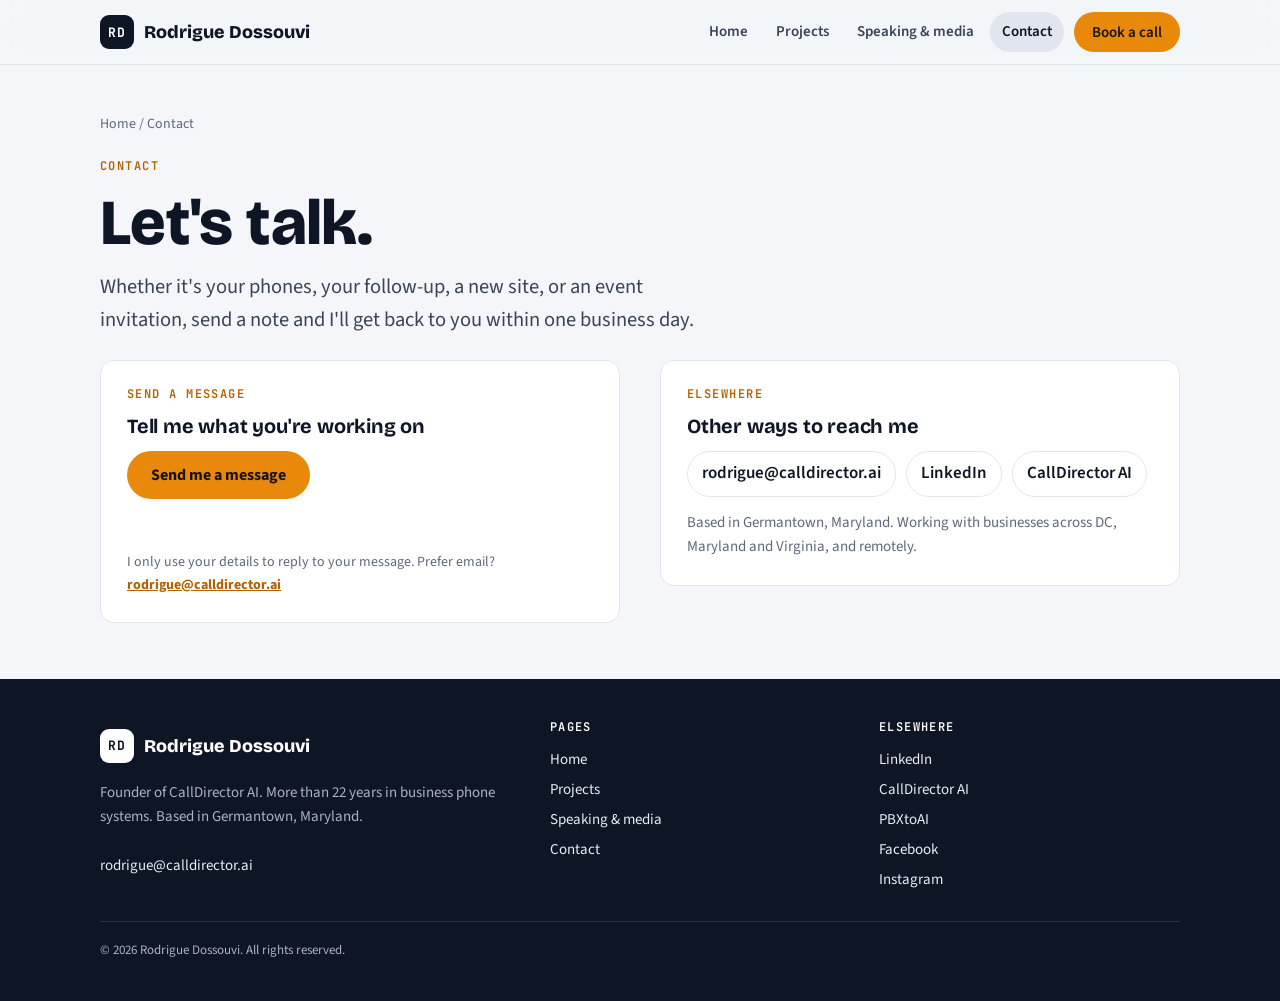
==== contact/index.html @ 7bea03ce "Add Projects, Speaking & media and Contact pages; relative links; sitemap and robots on rodriguedoss" ====
<!DOCTYPE html>
<html lang="en"><head>
<meta charset="utf-8"><meta name="viewport" content="width=device-width,initial-scale=1,viewport-fit=cover">
<title>Contact | Rodrigue Dossouvi</title>
<meta name="description" content="Book a call or send a message to Rodrigue Dossouvi about AI receptionists, follow-up systems, websites or speaking.">
<link rel="canonical" href="https://rodriguedossouvi.com/contact/">
<meta property="og:type" content="website"><meta property="og:title" content="Contact | Rodrigue Dossouvi"><meta property="og:description" content="Book a call or send a message to Rodrigue Dossouvi about AI receptionists, follow-up systems, websites or speaking."><meta property="og:url" content="https://rodriguedossouvi.com/contact/">
<meta name="theme-color" content="#0E1525">
<link rel="icon" href="data:image/svg+xml,%3Csvg xmlns='http://www.w3.org/2000/svg' viewBox='0 0 64 64'%3E%3Crect width='64' height='64' rx='14' fill='%230E1525'/%3E%3Ctext x='32' y='41' text-anchor='middle' font-family='monospace' font-weight='700' font-size='24' fill='%23ffffff'%3ERD%3C/text%3E%3Crect x='14' y='48' width='36' height='4' rx='2' fill='%23E8890C'/%3E%3C/svg%3E">
<link rel="preconnect" href="https://fonts.googleapis.com"><link rel="preconnect" href="https://fonts.gstatic.com" crossorigin>
<link href="https://fonts.googleapis.com/css2?family=Bricolage+Grotesque:opsz,wght@12..96,700;12..96,800&family=JetBrains+Mono:wght@500;600&family=Source+Sans+3:wght@400;600;700&display=swap" rel="stylesheet">
<style>
:root{
  /* Layout: open editorial column on cool white, navy bands for proof, amber as the single signal color */
  --bg:#F4F6F9; --card:#FFFFFF; --ink:#0E1525; --ink2:#3A4457; --muted:#5E687A; --line:#E1E6EE;
  --navy:#0E1525; --navy2:#172036; --on-navy:#E8ECF4; --on-navy2:#A9B3C7;
  --acc:#E8890C; --acc-ink:#B45F00; --violet:#6D28D9;
  --display:"Bricolage Grotesque",system-ui,sans-serif; --body:"Source Sans 3",system-ui,sans-serif; --mono:"JetBrains Mono",ui-monospace,monospace;
  --sec:56px; --r:14px;
}
*{box-sizing:border-box}
html{-webkit-text-size-adjust:100%}
body{margin:0;background:var(--bg);color:var(--ink);font:17px/1.6 var(--body);-webkit-font-smoothing:antialiased}
a{color:inherit}
img{max-width:100%;display:block}
.wrap{max-width:1120px;margin:0 auto;padding-left:max(20px,env(safe-area-inset-left,0px));padding-right:max(20px,env(safe-area-inset-right,0px))}
h1,h2,h3{font-family:var(--display);line-height:1.08;margin:0;text-wrap:balance;letter-spacing:-.01em}
h1{font-size:clamp(36px,5.6vw,64px);font-weight:800}
h2{font-size:clamp(26px,3.4vw,38px);font-weight:800}
h3{font-size:20px;font-weight:700}
p{margin:0}
.lead{font-size:clamp(18px,1.6vw,21px);color:var(--ink2);max-width:62ch}
.eyebrow{font:600 12px/1.2 var(--mono);letter-spacing:.12em;text-transform:uppercase;color:var(--acc-ink)}
section{padding-block:var(--sec)}
.stack{display:grid;gap:14px}
.btns{display:flex;gap:12px;flex-wrap:wrap}
.btn{display:inline-flex;align-items:center;gap:8px;min-height:48px;padding:0 22px;border-radius:999px;font:700 16px var(--body);text-decoration:none;border:2px solid transparent;white-space:nowrap;cursor:pointer;transition:transform .15s,background .2s,border-color .2s}
.btn-acc{background:var(--acc);color:#1A1205}
.btn-line{border-color:var(--ink);color:var(--ink);background:transparent}
.btn-ghost{border-color:rgba(255,255,255,.35);color:#fff}
.btn:focus-visible,a:focus-visible,button:focus-visible{outline:3px solid var(--violet);outline-offset:3px}
@media (hover:hover){.btn-acc:hover{background:#F59E0B}.btn-line:hover{background:var(--ink);color:#fff}}
@media (prefers-reduced-motion:no-preference){.btn:active{transform:translateY(1px)}}
/* header */
header.top{position:sticky;top:0;z-index:20;background:rgba(244,246,249,.92);backdrop-filter:saturate(1.4) blur(10px);border-bottom:1px solid var(--line)}
.hrow{display:flex;align-items:center;justify-content:space-between;gap:16px;min-height:64px}
.brand{display:flex;align-items:center;gap:10px;text-decoration:none;font:800 18px var(--display)}
.brand .mono{width:34px;height:34px;border-radius:9px;background:var(--navy);color:#fff;display:grid;place-items:center;font:700 13px var(--mono);letter-spacing:.04em}
nav.main{display:flex;gap:4px;align-items:center}
nav.main a{text-decoration:none;font-weight:600;font-size:15px;padding:8px 12px;border-radius:999px;color:var(--ink2)}
nav.main a[aria-current]{color:var(--ink);background:var(--line)}
nav.main .btn{min-height:40px;padding:0 16px;font-size:15px;margin-left:6px;color:#1A1205}
@media (max-width:760px){nav.main a:not(.btn){display:none}}
.subnav{display:none}
@media (max-width:760px){.subnav{display:flex;gap:6px;overflow-x:auto;padding-bottom:10px}.subnav a{flex:0 0 auto;text-decoration:none;font-weight:600;font-size:14px;padding:6px 12px;border-radius:999px;border:1px solid var(--line);color:var(--ink2)}.subnav a[aria-current]{background:var(--ink);color:#fff;border-color:var(--ink)}}
/* hero */
.hero{padding-block:48px 40px}
.hero-grid{display:grid;grid-template-columns:minmax(0,1.25fr) minmax(0,.75fr);gap:44px;align-items:center}
@media (max-width:880px){.hero-grid{grid-template-columns:1fr;gap:28px}}
.hero h1 em{font-style:normal;color:var(--acc-ink)}
.portrait{position:relative;border-radius:22px;overflow:hidden;background:var(--navy);aspect-ratio:4/5;max-width:380px;width:100%;justify-self:end}
@media (max-width:880px){.portrait{justify-self:start;max-width:300px}}
.portrait img{width:100%;height:100%;object-fit:cover}
.portrait .initials{position:absolute;inset:0;display:grid;place-items:center;color:#fff;font:800 96px var(--display);letter-spacing:-.04em}
.portrait .tag{position:absolute;left:14px;bottom:14px;right:14px;background:rgba(14,21,37,.86);color:#fff;border-radius:12px;padding:10px 14px;font-size:14px;line-height:1.35}
.portrait .tag b{display:block;font-family:var(--display);font-size:16px}
/* call log motif */
.calllog{margin-top:26px;background:var(--card);border:1px solid var(--line);border-radius:var(--r);padding:14px 16px;display:grid;gap:8px;max-width:560px}
.calllog .row{display:grid;grid-template-columns:56px 14px minmax(0,1fr);gap:10px;align-items:center;font-size:15px}
.calllog time{font:500 13px var(--mono);color:var(--muted);font-variant-numeric:tabular-nums}
.calllog .dot{width:10px;height:10px;border-radius:50%;background:var(--line)}
.calllog .dot.miss{background:#DC2626}.calllog .dot.ok{background:#16A34A}.calllog .dot.acc{background:var(--acc)}
.calllog .cap{font:600 11px var(--mono);letter-spacing:.1em;text-transform:uppercase;color:var(--muted)}
/* roles */
.roles{display:grid;grid-template-columns:repeat(3,minmax(0,1fr));gap:16px}
@media (max-width:880px){.roles{grid-template-columns:1fr}}
.role{background:var(--card);border:1px solid var(--line);border-radius:var(--r);padding:22px;display:grid;gap:10px;align-content:start}
.role .k{font:600 12px var(--mono);letter-spacing:.1em;text-transform:uppercase;color:var(--muted)}
.role a{font-weight:700;color:var(--acc-ink);text-decoration:none}
/* navy band */
.band{background:var(--navy);color:var(--on-navy)}
.band .lead{color:var(--on-navy2)}
.band .eyebrow{color:#F5B14C}
.stats{display:grid;grid-template-columns:repeat(4,minmax(0,1fr));gap:1px;background:rgba(255,255,255,.12);border-radius:var(--r);overflow:hidden;margin-top:28px}
@media (max-width:760px){.stats{grid-template-columns:repeat(2,minmax(0,1fr))}}
.stat{background:var(--navy2);padding:20px}
.stat b{display:block;font:800 34px var(--display);color:#fff;font-variant-numeric:tabular-nums}
.stat span{font-size:15px;color:var(--on-navy2)}
.split{display:grid;grid-template-columns:minmax(0,1fr) minmax(0,1fr);gap:40px;align-items:start}
@media (max-width:880px){.split{grid-template-columns:1fr;gap:24px}}
ul.ticks{list-style:none;padding:0;margin:0;display:grid;gap:10px}
ul.ticks li{padding-left:28px;position:relative}
ul.ticks li::before{content:"";position:absolute;left:4px;top:.55em;width:12px;height:6px;border-left:2.5px solid var(--acc);border-bottom:2.5px solid var(--acc);transform:rotate(-45deg)}
/* projects */
.projects{display:grid;grid-template-columns:repeat(2,minmax(0,1fr));gap:16px}
@media (max-width:760px){.projects{grid-template-columns:1fr}}
.proj{background:var(--card);border:1px solid var(--line);border-radius:var(--r);padding:24px;display:grid;gap:12px;align-content:start}
.proj .meta{display:flex;flex-wrap:wrap;gap:6px}
.chip{font:600 12px var(--mono);letter-spacing:.04em;padding:4px 10px;border-radius:999px;background:var(--bg);border:1px solid var(--line);color:var(--ink2)}
.proj .url{font:600 14px var(--mono);color:var(--acc-ink);text-decoration:none;word-break:break-all}
.proj ul{margin:0;padding-left:18px;color:var(--ink2);display:grid;gap:4px;font-size:16px}
/* topics */
.topics{display:grid;grid-template-columns:repeat(2,minmax(0,1fr));gap:16px}
@media (max-width:760px){.topics{grid-template-columns:1fr}}
.topic{border-top:3px solid var(--acc);background:var(--card);border-radius:0 0 var(--r) var(--r);padding:20px 22px;display:grid;gap:8px}
.bio{background:var(--card);border:1px solid var(--line);border-radius:var(--r);padding:20px 22px;display:grid;gap:10px}
.bio .top{display:flex;justify-content:space-between;align-items:center;gap:10px;flex-wrap:wrap}
.copy{font:600 13px var(--body);border:1px solid var(--line);background:var(--bg);border-radius:8px;padding:6px 12px;cursor:pointer;color:var(--ink)}
/* contact */
.contact-card{background:var(--card);border:1px solid var(--line);border-radius:var(--r);padding:26px;display:grid;gap:14px}
#qPanel{display:none}#qPanel.open{display:block}
#qStatus{min-height:1.4em;font-weight:600;color:var(--acc-ink)}
.links{display:flex;gap:10px;flex-wrap:wrap}
.links a{display:inline-flex;align-items:center;gap:8px;text-decoration:none;font-weight:600;padding:8px 14px;border:1px solid var(--line);border-radius:999px;background:var(--card)}
/* footer */
footer{background:var(--navy);color:var(--on-navy2);padding-block:40px;font-size:15px}
footer .fgrid{display:grid;grid-template-columns:minmax(0,1.4fr) minmax(0,1fr) minmax(0,1fr);gap:28px}
@media (max-width:760px){footer .fgrid{grid-template-columns:1fr}}
footer h4{font:600 12px var(--mono);letter-spacing:.12em;text-transform:uppercase;color:#fff;margin:0 0 10px}
footer a{color:var(--on-navy);text-decoration:none;display:inline-block;padding:3px 0}
footer .legal{margin-top:26px;padding-top:18px;border-top:1px solid rgba(255,255,255,.12);font-size:13px}
#rdBubble{position:fixed;right:max(24px,env(safe-area-inset-right,0px));bottom:calc(96px + env(safe-area-inset-bottom,0px));z-index:999998;max-width:240px;background:#fff;border:1px solid var(--line);border-radius:14px;box-shadow:0 10px 30px rgba(14,21,37,.16);padding:12px 34px 12px 14px;font-size:15px;line-height:1.4;color:var(--ink);opacity:0;transform:translateY(8px);transition:opacity .35s,transform .35s}
#rdBubble.show{opacity:1;transform:none}
#rdBubble button{position:absolute;top:4px;right:6px;border:0;background:transparent;font-size:20px;line-height:1;cursor:pointer;color:var(--muted);padding:4px}
@media (prefers-reduced-motion:reduce){#rdBubble{transition:none}}
.crumbs{font-size:14px;color:var(--muted);margin-bottom:10px}.crumbs a{text-decoration:none}
</style>
</head><body>
<header class="top"><div class="wrap">
<div class="hrow">
<a class="brand" href="../" aria-label="Rodrigue Dossouvi home"><span class="mono">RD</span><span>Rodrigue Dossouvi</span></a>
<nav class="main" aria-label="Main"><a href="../">Home</a><a href="../projects/">Projects</a><a href="../speaking/">Speaking & media</a><a href="../contact/" aria-current=page>Contact</a><a class="btn btn-acc" href="../contact/">Book a call</a></nav>
</div>
<nav class="subnav" aria-label="Pages"><a href="../">Home</a><a href="../projects/">Projects</a><a href="../speaking/">Speaking & media</a><a href="../contact/" aria-current=page>Contact</a></nav>
</div></header>
<main>

<section class="hero" style="padding-bottom:24px"><div class="wrap stack">
<div class="crumbs"><a href="../">Home</a> / Contact</div>
<span class="eyebrow">Contact</span>
<h1>Let's talk.</h1>
<p class="lead">Whether it's your phones, your follow-up, a new site, or an event invitation, send a note and I'll get back to you within one business day.</p>
</div></section>
<section style="padding-top:0"><div class="wrap split"><div class="contact-card"><span class="eyebrow">Send a message</span><h3>Tell me what you're working on</h3><button type="button" class="btn btn-acc" id="qBtn" aria-expanded="false" aria-controls="qPanel" style="justify-self:start">Send me a message</button>
<div id="qStatus" role="status" aria-live="polite"></div>
<div id="qPanel"><div id="qHost"></div></div>
<p style="font-size:14px;color:var(--muted)">I only use your details to reply to your message. Prefer email? <a href="mailto:rodrigue@calldirector.ai" style="color:var(--acc-ink);font-weight:700">rodrigue@calldirector.ai</a></p></div><div class="contact-card"><span class="eyebrow">Elsewhere</span><h3>Other ways to reach me</h3><div class="links"><a href="mailto:rodrigue@calldirector.ai">rodrigue@calldirector.ai</a><a href="https://www.linkedin.com/in/roddossouvi" target="_blank" rel="noopener">LinkedIn</a><a href="https://calldirector.ai/" target="_blank" rel="noopener">CallDirector AI</a></div><p style="color:var(--muted);font-size:15px">Based in Germantown, Maryland. Working with businesses across DC, Maryland and Virginia, and remotely.</p></div></div></section>

</main>
<footer><div class="wrap">
<div class="fgrid">
<div class="stack" style="gap:8px">
<a class="brand" href="../" style="color:#fff"><span class="mono" style="background:#fff;color:var(--navy)">RD</span><span>Rodrigue Dossouvi</span></a>
<p>Founder of CallDirector AI. More than 22 years in business phone systems. Based in Germantown, Maryland.</p>
<p><a href="mailto:rodrigue@calldirector.ai">rodrigue@calldirector.ai</a></p>
</div>
<div><h4>Pages</h4><a href="../">Home</a><br><a href="../projects/">Projects</a><br><a href="../speaking/">Speaking & media</a><br><a href="../contact/">Contact</a></div>
<div><h4>Elsewhere</h4><a href="https://www.linkedin.com/in/roddossouvi" target="_blank" rel="noopener">LinkedIn</a><br><a href="https://calldirector.ai/" target="_blank" rel="noopener">CallDirector AI</a><br><a href="https://pbxtoai.com/" target="_blank" rel="noopener">PBXtoAI</a><br><a href="https://facebook.com/CallDirectorAI" target="_blank" rel="noopener">Facebook</a><br><a href="https://instagram.com/calldirectorai" target="_blank" rel="noopener">Instagram</a></div>
</div>
<div class="legal">&copy; 2026 Rodrigue Dossouvi. All rights reserved.</div>
</div></footer>
<div id="rdBubble" role="dialog" aria-label="Chat invitation" hidden><span>Questions about my work or a speaking request? Ask here.</span><button type="button" aria-label="Dismiss">&times;</button></div>
<script>(function(){var b=document.getElementById('rdBubble');if(!b)return;var hide=function(){b.classList.remove('show');setTimeout(function(){b.hidden=true},400)};setTimeout(function(){b.hidden=false;requestAnimationFrame(function(){b.classList.add('show')});setTimeout(hide,15000)},2500);b.querySelector('button').addEventListener('click',hide);})();</script>
<script>
(function(){
  var FORM_ID="5unyi3ti", t0=Date.now();
  var btn=document.getElementById('qBtn'), panel=document.getElementById('qPanel'), host=document.getElementById('qHost'), status=document.getElementById('qStatus');
  var st={loaded:false,loading:false,timer:null,closeT:null,thanks:null};
  function say(s){status.textContent=s||'';}
  function load(){
    if(st.loaded||st.loading)return;
    if(navigator.webdriver){say('Please email rodrigue@calldirector.ai.');return;}
    var wait=3000-(Date.now()-t0);
    if(wait>0){st.loading=true;say('One moment...');st.timer=setTimeout(function(){st.loading=false;st.timer=null;load();},wait);return;}
    st.loaded=true;say('');
    var s=document.createElement('script');s.src='https://app.calldirector.ai/forms-embed.js';s.async=true;
    s.setAttribute('data-form',FORM_ID);s.setAttribute('data-theme','light');s.setAttribute('data-accent','#E8890C');s.setAttribute('data-bg','#FFFFFF');host.appendChild(s);
  }
  function open(e){if(!e||!e.isTrusted)return;panel.classList.add('open');btn.setAttribute('aria-expanded','true');load();}
  function reset(){clearTimeout(st.timer);clearTimeout(st.closeT);panel.classList.remove('open');btn.setAttribute('aria-expanded','false');host.innerHTML='';st.loaded=false;st.loading=false;st.timer=null;}
  ['pointerdown','keydown'].forEach(function(ev){btn.addEventListener(ev,function(e){if(ev==='keydown'&&e.key!=='Enter'&&e.key!==' ')return;open(e);});});
  btn.addEventListener('touchstart',open,{passive:true});
  window.addEventListener('paymegpt-form:submitted',function(){st.closeT=setTimeout(function(){reset();say('Thanks, your message is in. I usually reply within one business day.');clearTimeout(st.thanks);st.thanks=setTimeout(function(){say('');},12000);},3500);});
})();
</script>
<script src="https://app.calldirector.ai/widget.js" data-widget="59778157" async></script>
</body></html>
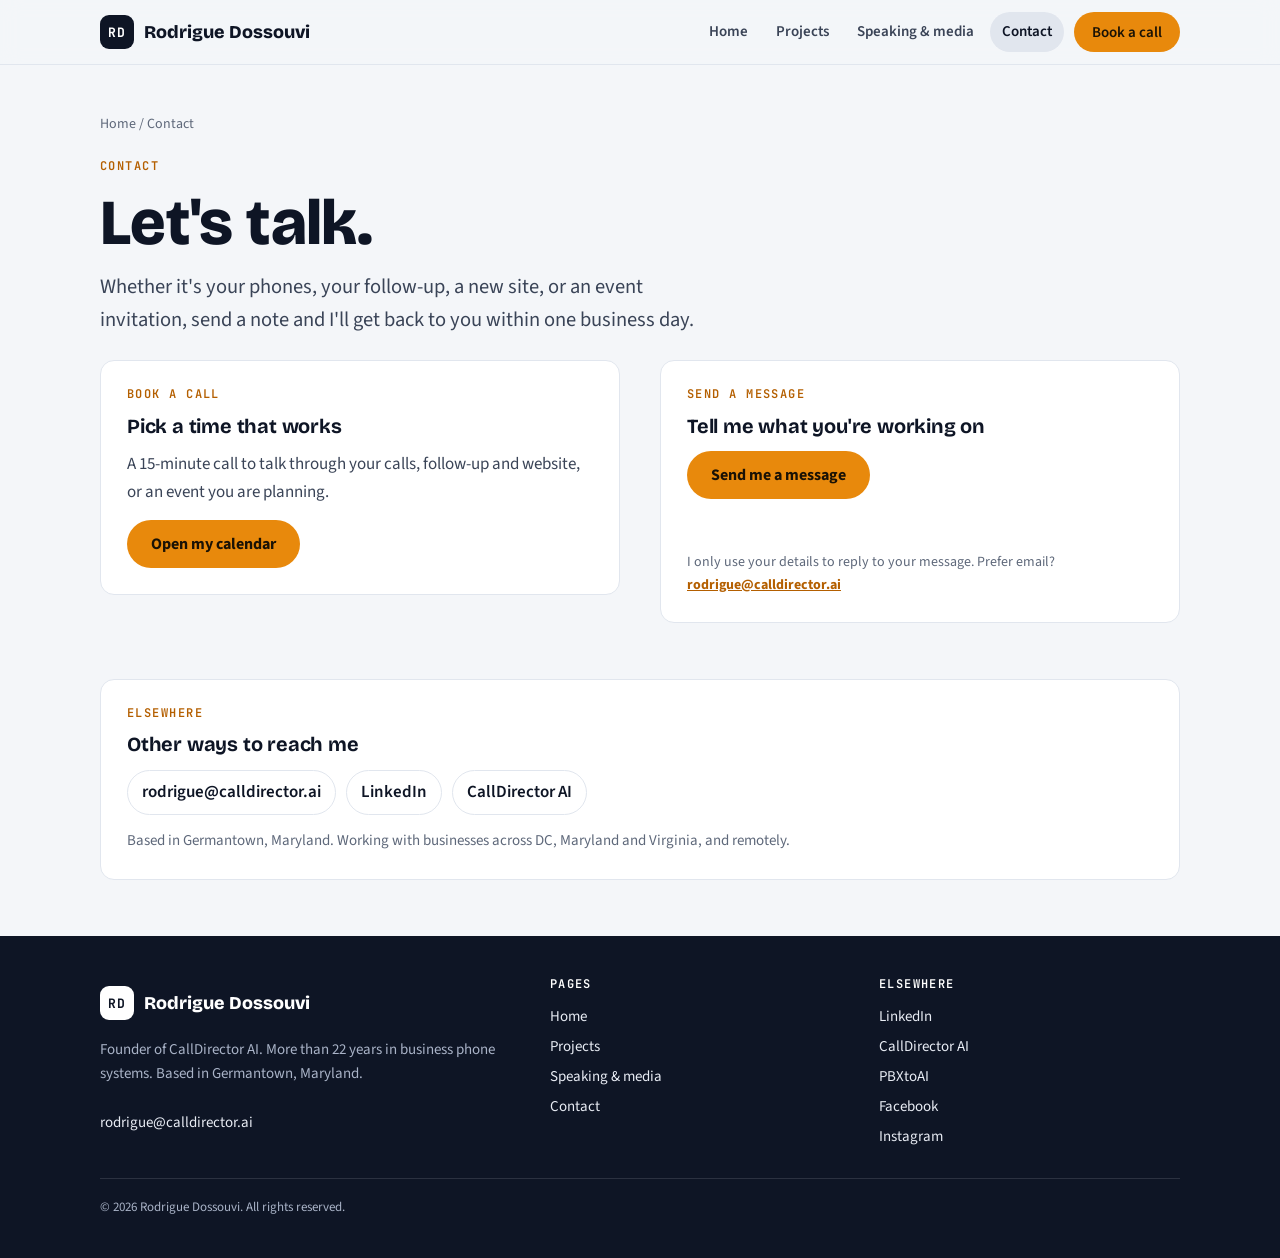
==== commit 924d2691: "Book a call buttons open the booking calendar; contact page booking card Co-Authored-By: Claude Opus" ====
--- a/contact/index.html
+++ b/contact/index.html
@@ -129,7 +129,7 @@
 <header class="top"><div class="wrap">
 <div class="hrow">
 <a class="brand" href="../" aria-label="Rodrigue Dossouvi home"><span class="mono">RD</span><span>Rodrigue Dossouvi</span></a>
-<nav class="main" aria-label="Main"><a href="../">Home</a><a href="../projects/">Projects</a><a href="../speaking/">Speaking & media</a><a href="../contact/" aria-current=page>Contact</a><a class="btn btn-acc" href="../contact/">Book a call</a></nav>
+<nav class="main" aria-label="Main"><a href="../">Home</a><a href="../projects/">Projects</a><a href="../speaking/">Speaking & media</a><a href="../contact/" aria-current=page>Contact</a><a class="btn btn-acc" href="https://app.calldirector.ai/book/demo" target="_blank" rel="noopener">Book a call</a></nav>
 </div>
 <nav class="subnav" aria-label="Pages"><a href="../">Home</a><a href="../projects/">Projects</a><a href="../speaking/">Speaking & media</a><a href="../contact/" aria-current=page>Contact</a></nav>
 </div></header>
@@ -141,10 +141,10 @@
 <h1>Let's talk.</h1>
 <p class="lead">Whether it's your phones, your follow-up, a new site, or an event invitation, send a note and I'll get back to you within one business day.</p>
 </div></section>
-<section style="padding-top:0"><div class="wrap split"><div class="contact-card"><span class="eyebrow">Send a message</span><h3>Tell me what you're working on</h3><button type="button" class="btn btn-acc" id="qBtn" aria-expanded="false" aria-controls="qPanel" style="justify-self:start">Send me a message</button>
+<section style="padding-top:0"><div class="wrap split"><div class="contact-card"><span class="eyebrow">Book a call</span><h3>Pick a time that works</h3><p style="color:var(--ink2)">A 15-minute call to talk through your calls, follow-up and website, or an event you are planning.</p><a class="btn btn-acc" href="https://app.calldirector.ai/book/demo" target="_blank" rel="noopener" style="justify-self:start">Open my calendar</a></div><div class="contact-card"><span class="eyebrow">Send a message</span><h3>Tell me what you're working on</h3><button type="button" class="btn btn-acc" id="qBtn" aria-expanded="false" aria-controls="qPanel" style="justify-self:start">Send me a message</button>
 <div id="qStatus" role="status" aria-live="polite"></div>
 <div id="qPanel"><div id="qHost"></div></div>
-<p style="font-size:14px;color:var(--muted)">I only use your details to reply to your message. Prefer email? <a href="mailto:rodrigue@calldirector.ai" style="color:var(--acc-ink);font-weight:700">rodrigue@calldirector.ai</a></p></div><div class="contact-card"><span class="eyebrow">Elsewhere</span><h3>Other ways to reach me</h3><div class="links"><a href="mailto:rodrigue@calldirector.ai">rodrigue@calldirector.ai</a><a href="https://www.linkedin.com/in/roddossouvi" target="_blank" rel="noopener">LinkedIn</a><a href="https://calldirector.ai/" target="_blank" rel="noopener">CallDirector AI</a></div><p style="color:var(--muted);font-size:15px">Based in Germantown, Maryland. Working with businesses across DC, Maryland and Virginia, and remotely.</p></div></div></section>
+<p style="font-size:14px;color:var(--muted)">I only use your details to reply to your message. Prefer email? <a href="mailto:rodrigue@calldirector.ai" style="color:var(--acc-ink);font-weight:700">rodrigue@calldirector.ai</a></p></div></div></section><section style="padding-top:0"><div class="wrap"><div class="contact-card"><span class="eyebrow">Elsewhere</span><h3>Other ways to reach me</h3><div class="links"><a href="mailto:rodrigue@calldirector.ai">rodrigue@calldirector.ai</a><a href="https://www.linkedin.com/in/roddossouvi" target="_blank" rel="noopener">LinkedIn</a><a href="https://calldirector.ai/" target="_blank" rel="noopener">CallDirector AI</a></div><p style="color:var(--muted);font-size:15px">Based in Germantown, Maryland. Working with businesses across DC, Maryland and Virginia, and remotely.</p></div></div></section>
 
 </main>
 <footer><div class="wrap">
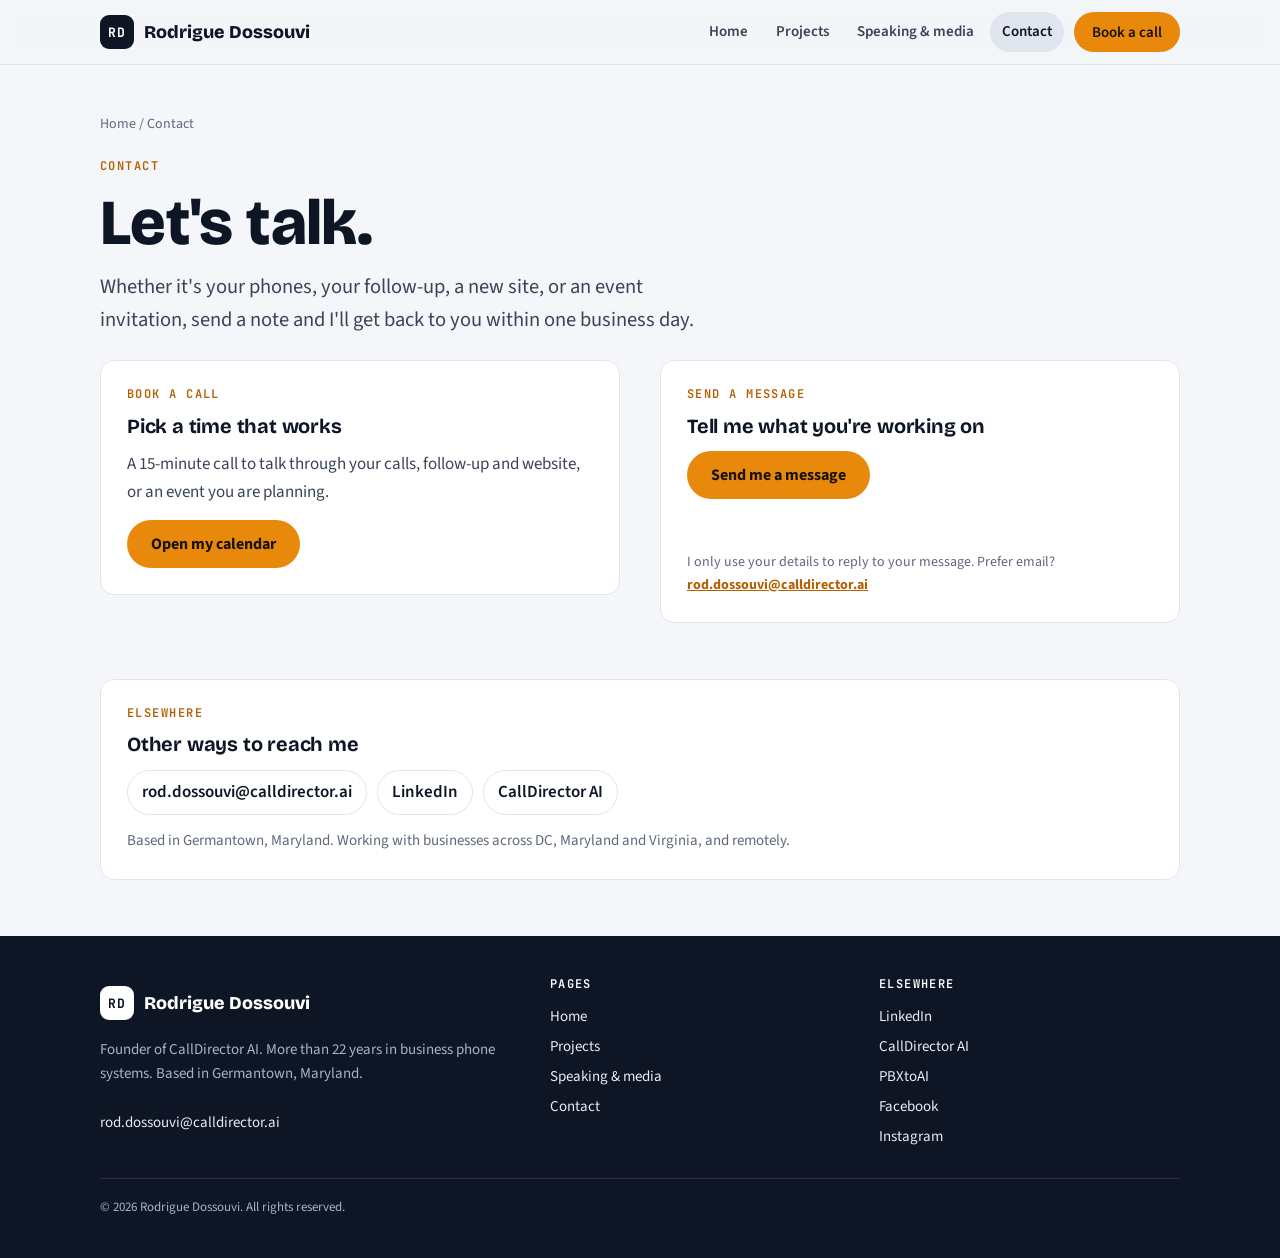
==== commit ba44b78f: "Public email: rod.dossouvi@calldirector.ai Co-Authored-By: Claude Opus 5.5 <noreply@anthropic.com> C" ====
--- a/contact/index.html
+++ b/contact/index.html
@@ -144,7 +144,7 @@
 <section style="padding-top:0"><div class="wrap split"><div class="contact-card"><span class="eyebrow">Book a call</span><h3>Pick a time that works</h3><p style="color:var(--ink2)">A 15-minute call to talk through your calls, follow-up and website, or an event you are planning.</p><a class="btn btn-acc" href="https://app.calldirector.ai/book/demo" target="_blank" rel="noopener" style="justify-self:start">Open my calendar</a></div><div class="contact-card"><span class="eyebrow">Send a message</span><h3>Tell me what you're working on</h3><button type="button" class="btn btn-acc" id="qBtn" aria-expanded="false" aria-controls="qPanel" style="justify-self:start">Send me a message</button>
 <div id="qStatus" role="status" aria-live="polite"></div>
 <div id="qPanel"><div id="qHost"></div></div>
-<p style="font-size:14px;color:var(--muted)">I only use your details to reply to your message. Prefer email? <a href="mailto:rodrigue@calldirector.ai" style="color:var(--acc-ink);font-weight:700">rodrigue@calldirector.ai</a></p></div></div></section><section style="padding-top:0"><div class="wrap"><div class="contact-card"><span class="eyebrow">Elsewhere</span><h3>Other ways to reach me</h3><div class="links"><a href="mailto:rodrigue@calldirector.ai">rodrigue@calldirector.ai</a><a href="https://www.linkedin.com/in/roddossouvi" target="_blank" rel="noopener">LinkedIn</a><a href="https://calldirector.ai/" target="_blank" rel="noopener">CallDirector AI</a></div><p style="color:var(--muted);font-size:15px">Based in Germantown, Maryland. Working with businesses across DC, Maryland and Virginia, and remotely.</p></div></div></section>
+<p style="font-size:14px;color:var(--muted)">I only use your details to reply to your message. Prefer email? <a href="mailto:rod.dossouvi@calldirector.ai" style="color:var(--acc-ink);font-weight:700">rod.dossouvi@calldirector.ai</a></p></div></div></section><section style="padding-top:0"><div class="wrap"><div class="contact-card"><span class="eyebrow">Elsewhere</span><h3>Other ways to reach me</h3><div class="links"><a href="mailto:rod.dossouvi@calldirector.ai">rod.dossouvi@calldirector.ai</a><a href="https://www.linkedin.com/in/roddossouvi" target="_blank" rel="noopener">LinkedIn</a><a href="https://calldirector.ai/" target="_blank" rel="noopener">CallDirector AI</a></div><p style="color:var(--muted);font-size:15px">Based in Germantown, Maryland. Working with businesses across DC, Maryland and Virginia, and remotely.</p></div></div></section>
 
 </main>
 <footer><div class="wrap">
@@ -152,7 +152,7 @@
 <div class="stack" style="gap:8px">
 <a class="brand" href="../" style="color:#fff"><span class="mono" style="background:#fff;color:var(--navy)">RD</span><span>Rodrigue Dossouvi</span></a>
 <p>Founder of CallDirector AI. More than 22 years in business phone systems. Based in Germantown, Maryland.</p>
-<p><a href="mailto:rodrigue@calldirector.ai">rodrigue@calldirector.ai</a></p>
+<p><a href="mailto:rod.dossouvi@calldirector.ai">rod.dossouvi@calldirector.ai</a></p>
 </div>
 <div><h4>Pages</h4><a href="../">Home</a><br><a href="../projects/">Projects</a><br><a href="../speaking/">Speaking & media</a><br><a href="../contact/">Contact</a></div>
 <div><h4>Elsewhere</h4><a href="https://www.linkedin.com/in/roddossouvi" target="_blank" rel="noopener">LinkedIn</a><br><a href="https://calldirector.ai/" target="_blank" rel="noopener">CallDirector AI</a><br><a href="https://pbxtoai.com/" target="_blank" rel="noopener">PBXtoAI</a><br><a href="https://facebook.com/CallDirectorAI" target="_blank" rel="noopener">Facebook</a><br><a href="https://instagram.com/calldirectorai" target="_blank" rel="noopener">Instagram</a></div>
@@ -169,7 +169,7 @@
   function say(s){status.textContent=s||'';}
   function load(){
     if(st.loaded||st.loading)return;
-    if(navigator.webdriver){say('Please email rodrigue@calldirector.ai.');return;}
+    if(navigator.webdriver){say('Please email rod.dossouvi@calldirector.ai.');return;}
     var wait=3000-(Date.now()-t0);
     if(wait>0){st.loading=true;say('One moment...');st.timer=setTimeout(function(){st.loading=false;st.timer=null;load();},wait);return;}
     st.loaded=true;say('');
